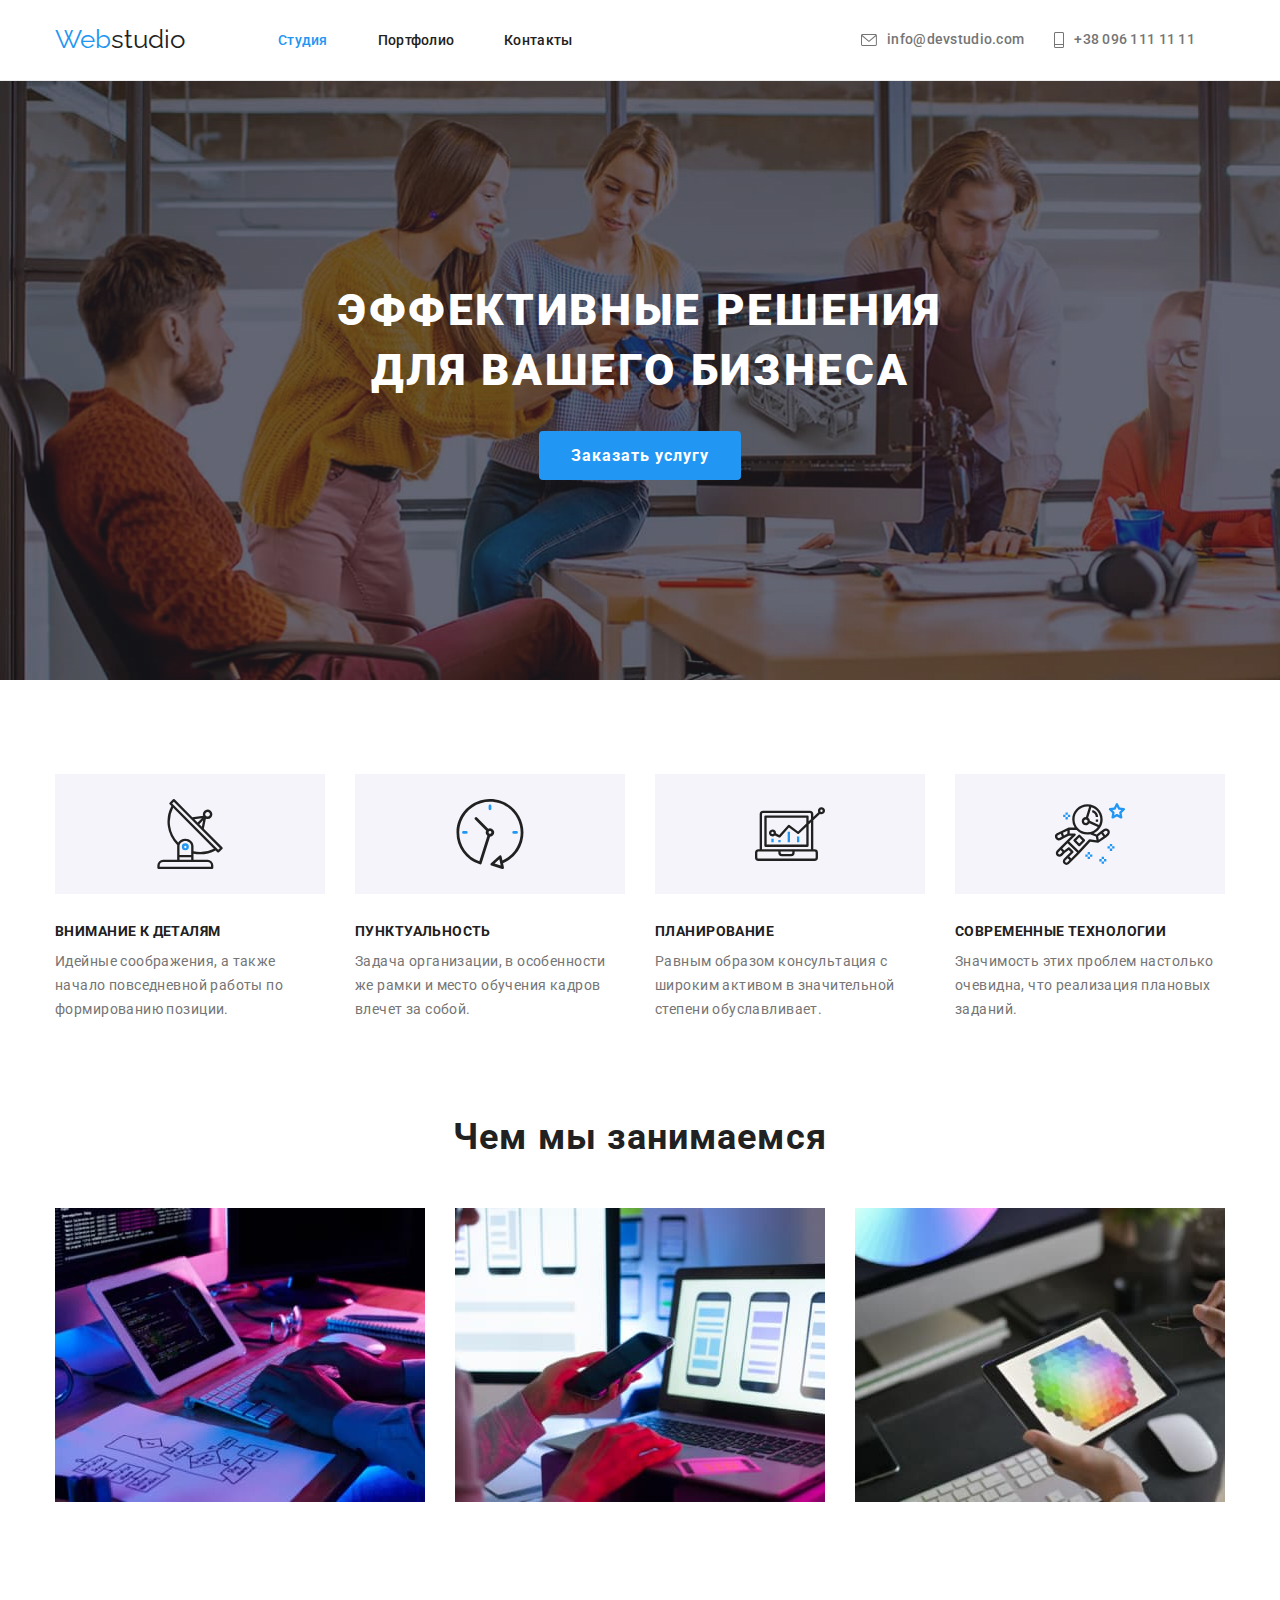
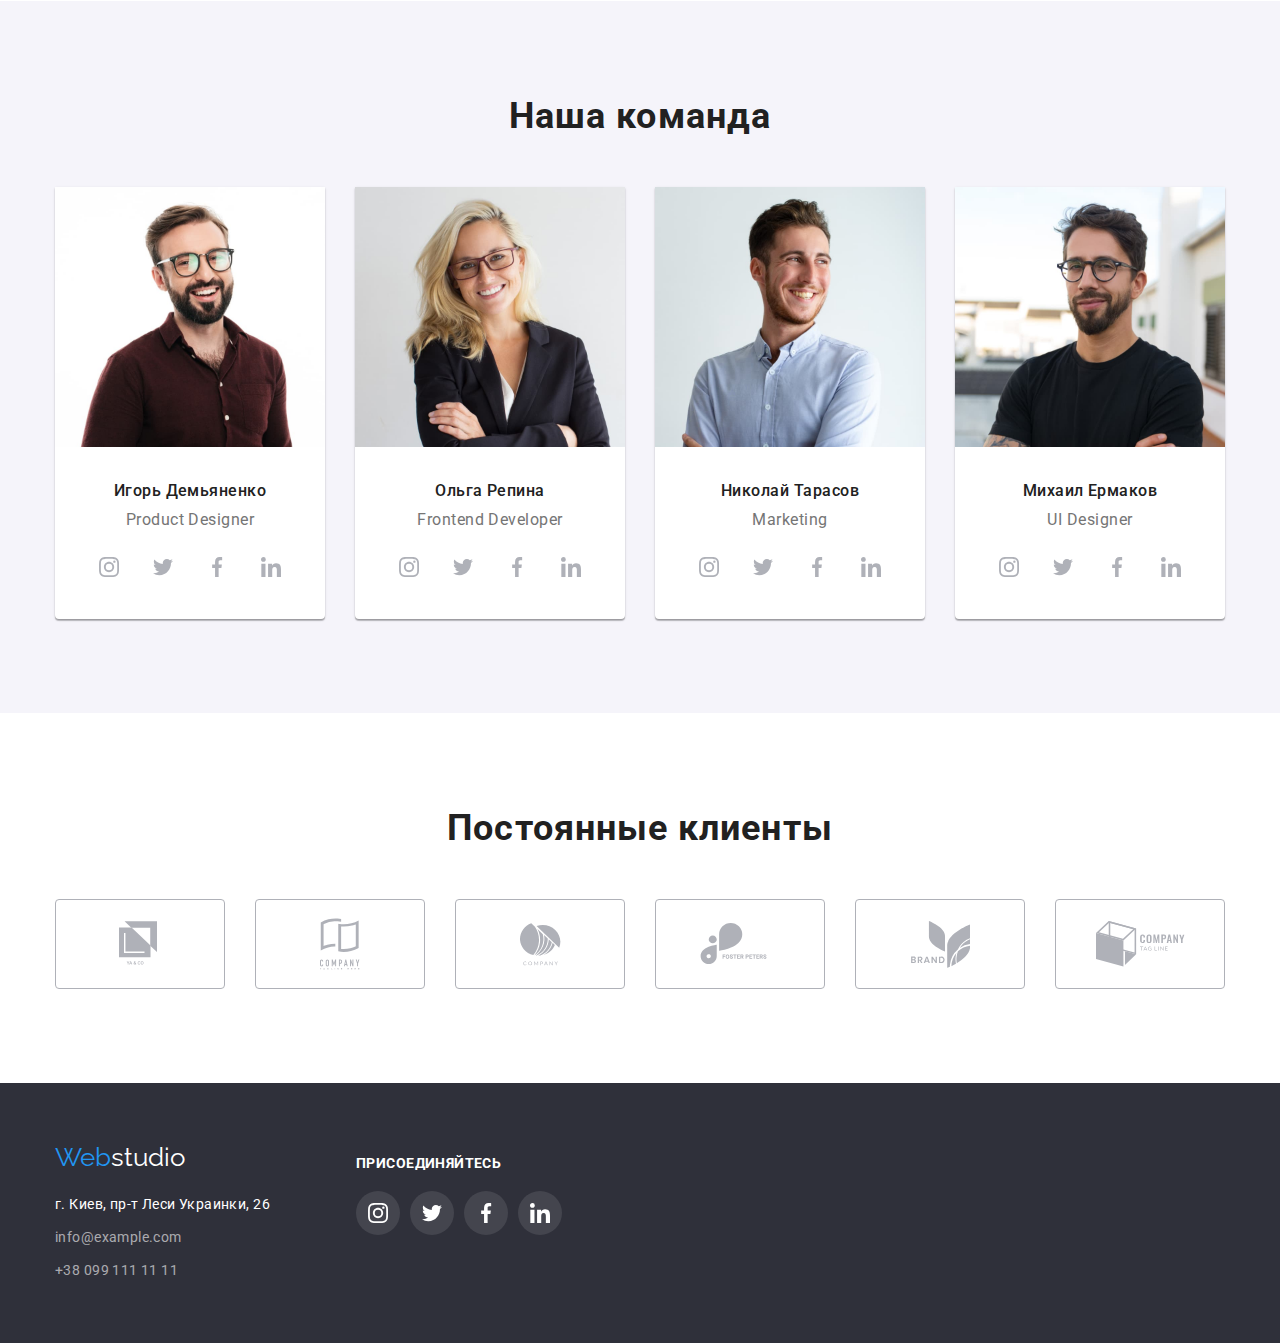
==== index.html @ 764b5c9b "Изначальное состояние" ====
<!DOCTYPE html>
<html lang="ru">
  <!-- Ветка для учителя -->

  <head>
    <meta charset="UTF-8" />
    <meta name="viewport" content="width=device-width, initial-scale=1.0" />
    <title>Студия</title>
    <!-- <link
      rel="stylesheet"
      href="https://cdnjs.cloudflare.com/ajax/libs/modern-normalize/1.0.0/modern-normalize.min.css"
    /> -->
    <link rel="preconnect" href="https://fonts.gstatic.com" />
    <link
      href="https://fonts.googleapis.com/css2?family=Raleway:wght@700&family=Roboto:wght@400;500;700;900&display=swap"
      rel="stylesheet"
    />
    <link rel="stylesheet" href="./CSS/normalize.css" />
    <link rel="stylesheet" href="./CSS/style.css" />
  </head>

  <body>
    <!--Шапка сайта-->

    <header class="header">
      <div class="container flex header-center">
        <nav class="nav-flex">
          <a lang="en" href="./index.html" class="logo link"
            ><span class="web">Web</span>studio</a
          >
          <ul class="site-nav list">
            <li class="space">
              <a href="./index.html" class="link current">Студия</a>
            </li>
            <li class="space">
              <a href="./portfolio.html" class="link">Портфолио</a>
            </li>
            <li class="space">
              <a href="" class="link">Контакты</a>
            </li>
          </ul>
        </nav>

        <ul class="contacts list">
          <li>
            <a href="mailto:info@devstudio.com" class="link"
              ><svg class="icon-contacts" width="16" height="12">
                <use href="./images/svg/sprite.svg#icon-envelope"></use>
              </svg>
              info@devstudio.com</a
            >
          </li>
          <li>
            <a href="tel:+380961111111" class="link"
              ><svg class="icon-contacts" width="10" height="16">
                <use href="./images/svg/sprite.svg#icon-phone"></use>
              </svg>
              +38 096 111 11 11</a
            >
          </li>
        </ul>
      </div>
    </header>
    <!--Основной уникальный контент-->
    <main>
      <section class="banner">
        <div class="banner-center">
          <h1 class="tagline">Эффективные решения для вашего бизнеса</h1>
          <a href="" class="order link">Заказать услугу</a>
        </div>
      </section>

      <!--Наши преимущества-->
      <section class="container section-padding">
        <h2 hidden>Наши преимущества</h2>
        <ul class="advantages list flex">
          <li class="flex-advantages">
            <div class="advantages-div">
              <svg class="advantages-svg">
                <use
                  href="./images/svg/sprite.svg#icon-advantages-antenna"
                ></use>
              </svg>
            </div>
            <h3 class="advantages-about">Внимание к деталям</h3>
            <p class="desc">
              Идейные соображения, а также начало повседневной работы по
              формированию позиции.
            </p>
          </li>
          <li class="flex-advantages">
            <div class="advantages-div">
              <svg class="advantages-svg">
                <use href="./images/svg/sprite.svg#icon-advantages-clock"></use>
              </svg>
            </div>
            <h3 class="advantages-about">Пунктуальность</h3>
            <p class="desc">
              Задача организации, в особенности же рамки и место обучения кадров
              влечет за собой.
            </p>
          </li>
          <li class="flex-advantages">
            <div class="advantages-div">
              <svg class="advantages-svg">
                <use
                  href="./images/svg/sprite.svg#icon-advantages-diagram"
                ></use>
              </svg>
            </div>
            <h3 class="advantages-about">Планирование</h3>
            <p class="desc">
              Равным образом консультация с широким активом в значительной
              степени обуславливает.
            </p>
          </li>
          <li class="flex-advantages">
            <div class="advantages-div">
              <svg class="advantages-svg">
                <use
                  href="./images/svg/sprite.svg#icon-advantages-astronaut"
                ></use>
              </svg>
            </div>
            <h3 class="advantages-about">Современные технологии</h3>
            <p class="desc">
              Значимость этих проблем настолько очевидна, что реализация
              плановых заданий.
            </p>
          </li>
        </ul>
      </section>
      <!--Чем мы занимаемся-->
      <section class="container section-whatwedo">
        <h2 class="heading">Чем мы занимаемся</h2>
        <ul class="list flex">
          <li>
            <a href=""
              ><img
                src="./images/keyboards.jpg"
                alt="Печатает на клавиатуре"
                width="370"
            /></a>
          </li>
          <li>
            <a href=""
              ><img
                src="./images/lookatthephone.jpg"
                alt="Смотрит на телефон и на экран"
                width="370"
            /></a>
          </li>
          <li>
            <a href=""
              ><img
                src="./images/lookatthepalette.jpg"
                alt="Смотрит на цветовую палитру"
                width="370"
            /></a>
          </li>
        </ul>
      </section>
      <!--Наши специалисты-->
      <section class="ourteam section-padding">
        <div class="container">
          <h2 class="heading">Наша команда</h2>
          <ul class="list flex">
            <li class="ourteam-back">
              <a href=""
                ><img
                  src="./images/our-team/igor.jpg"
                  alt="фото Игоря Демьяненко"
                  width="270"
              /></a>
              <h3 class="heading-team">Игорь Демьяненко</h3>
              <p class="desc">Product Designer</p>
              <ul class="flex list icon-ul">
                <li class="icon-list">
                  <a class="icon-social-list" href="" alt="Иконка Инстаграм">
                    <svg class="icon-social">
                      <use href="./images/svg/sprite.svg#icon-instagram"></use>
                    </svg>
                  </a>
                </li>
                <li>
                  <a class="icon-social-list" href="" alt="Иконка Твиттер">
                    <svg class="icon-social">
                      <use href="./images/svg/sprite.svg#icon-twitter"></use>
                    </svg>
                  </a>
                </li>
                <li>
                  <a class="icon-social-list" href="" alt="Иконка Фейсбук">
                    <svg class="icon-social">
                      <use href="./images/svg/sprite.svg#icon-facebook"></use>
                    </svg>
                  </a>
                </li>
                <li>
                  <a class="icon-social-list" href="" alt="Иконка Линкедин">
                    <svg class="icon-social">
                      <use href="./images/svg/sprite.svg#icon-linkedin"></use>
                    </svg>
                  </a>
                </li>
              </ul>
            </li>
            <li class="ourteam-back">
              <a href=""
                ><img
                  src="./images/our-team/olga.jpg"
                  alt="фото Ольги Репиной"
                  width="270"
              /></a>
              <h3 class="heading-team">Ольга Репина</h3>
              <p class="desc">Frontend Developer</p>
              <ul class="flex list icon-ul">
                <li class="icon-list">
                  <a class="icon-social-list" href="" alt="Иконка Инстаграм">
                    <svg class="icon-social">
                      <use href="./images/svg/sprite.svg#icon-instagram"></use>
                    </svg>
                  </a>
                </li>
                <li>
                  <a class="icon-social-list" href="" alt="Иконка Твиттер">
                    <svg class="icon-social">
                      <use href="./images/svg/sprite.svg#icon-twitter"></use>
                    </svg>
                  </a>
                </li>
                <li>
                  <a class="icon-social-list" href="" alt="Иконка Фейсбук">
                    <svg class="icon-social">
                      <use href="./images/svg/sprite.svg#icon-facebook"></use>
                    </svg>
                  </a>
                </li>
                <li>
                  <a class="icon-social-list" href="" alt="Иконка Линкедин">
                    <svg class="icon-social">
                      <use href="./images/svg/sprite.svg#icon-linkedin"></use>
                    </svg>
                  </a>
                </li>
              </ul>
            </li>
            <li class="ourteam-back">
              <a href=""
                ><img
                  src="./images/our-team/nikolay.jpg"
                  alt="фото Николая Тарасова"
                  width="270"
              /></a>
              <h3 class="heading-team">Николай Тарасов</h3>
              <p class="desc">Marketing</p>
              <ul class="flex list icon-ul">
                <li>
                  <a class="icon-social-list" href="" alt="Иконка Инстаграм">
                    <svg class="icon-social">
                      <use href="./images/svg/sprite.svg#icon-instagram"></use>
                    </svg>
                  </a>
                </li>
                <li>
                  <a class="icon-social-list" href="" alt="Иконка Твиттер">
                    <svg class="icon-social">
                      <use href="./images/svg/sprite.svg#icon-twitter"></use>
                    </svg>
                  </a>
                </li>
                <li>
                  <a class="icon-social-list" href="" alt="Иконка Фейсбук">
                    <svg class="icon-social">
                      <use href="./images/svg/sprite.svg#icon-facebook"></use>
                    </svg>
                  </a>
                </li>
                <li>
                  <a class="icon-social-list" href="" alt="Иконка Линкедин">
                    <svg class="icon-social">
                      <use href="./images/svg/sprite.svg#icon-linkedin"></use>
                    </svg>
                  </a>
                </li>
              </ul>
            </li>
            <li class="ourteam-back">
              <a href=""
                ><img
                  src="./images/our-team/mickael.jpg"
                  alt="фото Михаила Ермакова"
                  width="270"
              /></a>
              <h3 class="heading-team">Михаил Ермаков</h3>
              <p class="desc">UI Designer</p>
              <ul class="flex list icon-ul">
                <li class="icon-list">
                  <a class="icon-social-list" href="" alt="Иконка Инстаграм">
                    <svg class="icon-social">
                      <use href="./images/svg/sprite.svg#icon-instagram"></use>
                    </svg>
                  </a>
                </li>
                <li>
                  <a class="icon-social-list" href="" alt="Иконка Твиттер">
                    <svg class="icon-social">
                      <use href="./images/svg/sprite.svg#icon-twitter"></use>
                    </svg>
                  </a>
                </li>
                <li>
                  <a class="icon-social-list" href="" alt="Иконка Фейсбук">
                    <svg class="icon-social">
                      <use href="./images/svg/sprite.svg#icon-facebook"></use>
                    </svg>
                  </a>
                </li>
                <li>
                  <a class="icon-social-list" href="" alt="Иконка Линкедин">
                    <svg class="icon-social">
                      <use href="./images/svg/sprite.svg#icon-linkedin"></use>
                    </svg>
                  </a>
                </li>
              </ul>
            </li>
          </ul>
        </div>
      </section>
      <!-- Постоянные клиенты -->
      <section class="section-padding">
        <div class="container">
          <h2 class="heading">Постоянные клиенты</h2>
          <ul class="list flex">
            <li>
              <a class="logo-container" href="">
                <svg class="icon-logo" width="42px" height="49px">
                  <use href="./images/svg/sprite.svg#icon-logo-one"></use>
                </svg>
              </a>
            </li>
            <li>
              <a class="logo-container" href="">
                <svg class="icon-logo" width="40px" height="52px">
                  <use href="./images/svg/sprite.svg#icon-logo-two"></use>
                </svg>
              </a>
            </li>

            <li>
              <a class="logo-container" href="">
                <svg class="icon-logo" width="41px" height="43px">
                  <use href="./images/svg/sprite.svg#icon-logo-three"></use>
                </svg>
              </a>
            </li>
            <li>
              <a class="logo-container" href="">
                <svg class="icon-logo" width="80px" height="42px">
                  <use href="./images/svg/sprite.svg#icon-logo-four"></use>
                </svg>
              </a>
            </li>
            <li>
              <a class="logo-container" href="">
                <svg class="icon-logo" width="59px" height="47px">
                  <use href="./images/svg/sprite.svg#icon-logo-five"></use>
                </svg>
              </a>
            </li>
            <li>
              <a class="logo-container" href="">
                <svg class="icon-logo" width="89px" height="46px">
                  <use href="./images/svg/sprite.svg#icon-logo-six"></use>
                </svg>
              </a>
            </li>
          </ul>
        </div>
      </section>
    </main>
    <footer class="footer">
      <div class="container footer-flex">
        <div>
          <a lang="en" href="./index.html" class="logo link"
            ><span class="web">Web</span>studio</a
          >
          <address class="address">
            г. Киев, пр-т Леси Украинки, 26
            <a href="mailto:info@example.com" class="link">info@example.com</a>
            <a href="tel:+380991111111" class="link">+38 099 111 11 11</a>
          </address>
        </div>
        <div class="footer-margin">
          <p class="footer-p">присоединяйтесь</p>
          <ul class="flex list">
            <li class="footer-space-icon">
              <a class="icon-footer-list" href="" alt="Иконка Инстаграм">
                <svg class="icon-social">
                  <use href="./images/svg/sprite.svg#icon-instagram"></use>
                </svg>
              </a>
            </li>
            <li class="footer-space-icon">
              <a class="icon-footer-list" href="" alt="Иконка Твиттер">
                <svg class="icon-social">
                  <use href="./images/svg/sprite.svg#icon-twitter"></use>
                </svg>
              </a>
            </li>
            <li class="footer-space-icon">
              <a class="icon-footer-list" href="" alt="Иконка Фейсбук">
                <svg class="icon-social">
                  <use href="./images/svg/sprite.svg#icon-facebook"></use>
                </svg>
              </a>
            </li>
            <li class="footer-space-icon">
              <a class="icon-footer-list" href="" alt="Иконка Линкедин">
                <svg class="icon-social">
                  <use href="./images/svg/sprite.svg#icon-linkedin"></use>
                </svg>
              </a>
            </li>
          </ul>
        </div>
      </div>
    </footer>
  </body>
</html>
---- CSS/style.css ----
/* цвет текста
черный основной #212121
белый #FFFFFF
бледносерый добавочный #757575 
акцентный голубой для текста и оформления #2196F3 
цвета баннера и футера #2F303A
для кнопок и секции светло серый #F5F4FA */
/* нормалайз не дает нужного эффеккта по этому использую это html {
  box-sizing: border-box;
}
*,
*::before,
*::after {
  box-sizing: inherit;
} */

/* About all document */
html {
  box-sizing: border-box;
}
* {
  box-sizing: inherit;
  padding-inline-start: 0px;
}

:root {
  --accent-color: #2196f3;
  --main-color: #212121;
  --second-color: #757575;
  --clean-color: #ffffff;
  --dark-background: #2f303a;
  --light-background: #f5f4fa;
  --border-header: #ececec;
  --border-gallery: #eeeeee;
  --footer-link: rgba(255, 255, 255, 0.6);
  --drop-shadow: drop-shadow(0px 4px 4px rgba(0, 0, 0, 0.25));
  --icon-gray: #afb1b8;
  --ourteam-shadow: 0px 1px 3px rgba(0, 0, 0, 0.12),
    0px 1px 1px rgba(0, 0, 0, 0.14), 0px 2px 1px rgba(0, 0, 0, 0.2);
  --footer-icons: rgba(255, 255, 255, 0.1);
}

body {
  background-color: var(--clean-color);
  color: var(--main-color);
  font-family: 'Roboto', sans-serif;
  font-style: normal;
  font-weight: normal;
}

/* ширина общего контента */
.container {
  margin-left: auto;
  margin-right: auto;
  width: 1200px;
  padding-left: 15px;
  padding-right: 15px;
}
.flex {
  display: flex;
  justify-content: space-between;
}

.wrap {
  flex-wrap: wrap;
}
.web {
  color: var(--accent-color);
}

.list {
  list-style: none;
  margin: 0px;
}

/* Header */
.header {
  padding: 25px 0px;
  border-bottom: 1px solid var(--border-header);
}

.header-center {
  align-items: center;
}

.logo {
  color: var(--main-color);
  font-family: 'Raleway', sans-serif;
  font-size: 26px;
}

.contacts .link,
.contacts .link:visited {
  color: var(--second-color);
  font-weight: 500;
  font-size: 14px;
  line-height: 1.14;
  letter-spacing: 0.02em;
  margin-right: 30px;
  display: flex;
  align-items: center;
}
.contacts:last-child {
  margin-right: 0;
}
.icon-contacts {
  margin-right: 10px;
}

.space:not(:last-child) {
  margin-right: 50px;
}

.contacts {
  display: flex;
}

.nav-flex {
  display: flex;
  align-items: center;
}

.site-nav {
  margin-left: 93px;
  display: flex;
}

.site-nav .link,
.site-nav .link:visited {
  color: var(--main-color);
  font-weight: 500;
  font-size: 14px;
  line-height: 1.14;
  letter-spacing: 0.02em;
}

.site-nav .link:hover,
.site-nav .link:focus,
.contacts .link:hover,
.contacts .link:focus {
  color: var(--accent-color);
}

.site-nav .link.current {
  color: var(--accent-color);
}

/* section banner */
.tagline {
  font-weight: 900;
  font-size: 44px;
  line-height: 1.36;
  text-align: center;
  letter-spacing: 0.06em;
  text-transform: uppercase;
  color: var(--clean-color);
  width: 696px;
  margin: 0 auto;
}

.banner-center {
  text-align: center;
}

.banner {
  padding: 200px 0px;
  background-color: var(--dark-background);
  background-image: linear-gradient(
      to top,
      rgba(47, 48, 58, 0.4),
      rgba(47, 48, 58, 0.4)
    ),
    url(../images/bg-our-office.jpg);
  background-size: cover;
}

.order {
  color: var(--clean-color);
  background-color: var(--accent-color);
  font-weight: bold;
  font-size: 16px;
  line-height: 1.87;
  text-align: center;
  letter-spacing: 0.06em;
  display: inline-block;
  border-radius: 4px;
  padding: 10px 32px;
  margin-top: 30px;
  box-shadow: var(--drop-shadow);
}

/* most sections */
.section-padding {
  padding: 94px 15px;
}

/* section our advantages */
.advantages .advantages-about {
  font-weight: bold;
  font-size: 14px;
  line-height: 1.14;
  letter-spacing: 0.03em;
  text-transform: uppercase;
  margin: 0px 0px 10px 0px;
}

.advantages .desc {
  font-size: 14px;
  line-height: 1.71;
  letter-spacing: 0.03em;
  margin: 0px;
}

.flex-advantages {
  width: 270px;
}

.advantages-div {
  display: flex;
  background-color: var(--light-background);
  height: 120px;
  margin-bottom: 30px;
  align-items: center;
  justify-content: center;
}
.advantages-svg {
  width: 70px;
  height: 70px;
}
/* section what we do */
.section-whatwedo {
  padding-bottom: 94px;
}

/* section our team */
.ourteam {
  background-color: var(--light-background);
}

.ourteam .heading-team {
  font-weight: 500;
  font-size: 16px;
  line-height: 1.19;
  text-align: center;
  letter-spacing: 0.03em;
  margin: 30px 0px 10px 0px;
}

.ourteam .desc {
  font-size: 16px;
  line-height: 1.19;
  text-align: center;
  letter-spacing: 0.03em;
  margin: 0px 0px 16px 0px;
}

.ourteam-back {
  background-color: var(--clean-color);
  width: 270px;
  /* в макете стоит три тени - это немного странно - они действуют одновременно?зачем так? */
  box-shadow: var(--ourteam-shadow);
  border-radius: 0px 0px 4px 4px;
  cursor: pointer;
}

.ourteam-back:hover,
.ourteam-back:focus {
  filter: var(--drop-shadow);
}

.icon-ul {
  padding: 0 32px 30px 32px;
}

.icon-social-list {
  width: 44px;
  height: 44px;
  display: flex;
  justify-content: center;
  align-items: center;
  fill: var(--icon-gray);
}

.icon-social-list:hover,
.icon-social-list:focus {
  border-radius: 50%;
  background-color: var(--accent-color);
  fill: var(--clean-color);
}
.icon-social {
  width: 20px;
  height: 20px;
}
/* other */
.heading {
  font-weight: bold;
  font-size: 36px;
  line-height: 1.17;
  text-align: center;
  letter-spacing: 0.03em;
  margin: 0px 0px 50px 0px;
}

.desc {
  color: var(--second-color);
}

.link {
  text-decoration: none;
}

/* section gallery */
.gallery {
  padding-bottom: 64px;
}
.flex-gallery {
  display: flex;
}
.gallery .heading-gallery {
  font-weight: bold;
  font-size: 18px;
  line-height: 2;
  letter-spacing: 0.06em;
  padding: 20px 24px 4px 24px;
  margin: 0px;
}

.gallery .desc {
  font-size: 16px;
  line-height: 1.88;
  letter-spacing: 0.03em;
  padding: 0px 24px;
  padding-bottom: 20px;
  margin: 0px;
}

.gallery-back {
  width: 370px;
  margin-bottom: 30px;
  margin-right: 30px;
  cursor: pointer;
}

.gallery-back:hover,
.gallery-back:focus {
  background-color: var(--clean-color);
  filter: var(--drop-shadow);
}
.gallery-back:nth-child(3n) {
  margin-right: 0px;
}
.bordering {
  border-bottom: 1px solid var(--border-gallery);
  border-right: 1px solid var(--border-gallery);
  border-left: 1px solid var(--border-gallery);
}
.img-gallery {
  display: block;
}
/* buttons */
.button {
  color: var(--main-color);
  background-color: var(--light-background);
  font-weight: 500;
  font-size: 16px;
  line-height: 1.62;
  text-align: center;
  letter-spacing: 0.03em;

  display: inline-block;
  padding: 6px 22px;
  border-radius: 4px;
  border: none;
  margin-bottom: 50px;
  cursor: pointer;
}

.button:hover,
.button:focus {
  color: var(--clean-color);
  background-color: var(--accent-color);
  filter: var(--drop-shadow);
}

.flex-button {
  display: flex;
  justify-content: center;
}

.space-button:not(:last-child) {
  margin-right: 8px;
}
/* section our clients */
.logo-container {
  display: flex;
  align-items: center;
  justify-content: center;
  width: 170px;
  height: 90px;
  border: 1px solid var(--icon-gray);
  border-radius: 4px;
  fill: var(--icon-gray);
}
.logo-container:hover,
.logo-container:focus {
  fill: var(--accent-color);
  border-color: var(--accent-color);
}
/* footer */
.footer {
  background-color: var(--dark-background);
  padding: 60px 0px;
}

.footer .link {
  color: var(--clean-color);
}

.address {
  color: var(--clean-color);
  font-style: normal;
  font-weight: normal;
  font-size: 14px;
  line-height: 1.71;
  letter-spacing: 0.03em;
  width: 231px;
  margin-top: 20px;
}

.address .link,
.address .link:visited {
  color: var(--footer-link);
  display: inline-block;
  margin-top: 9px;
}
.icon-footer-list {
  width: 44px;
  height: 44px;
  display: flex;
  justify-content: center;
  align-items: center;
  fill: var(--clean-color);
  background-color: var(--footer-icons);
  border-radius: 50%;
}
.icon-footer-list:hover,
.icon-footer-list:focus {
  background-color: var(--accent-color);
}
.footer-p {
  font-family: Roboto, sans-serif;
  font-style: normal;
  font-weight: bold;
  font-size: 14px;
  line-height: 16px;
  letter-spacing: 0.03em;
  text-transform: uppercase;
  color: var(--clean-color);
  margin-bottom: 20px;
  margin-top: 12px;
}

.footer-space-icon {
  margin-right: 10px;
}

.footer-space-icon:last-child {
  margin-right: 0;
}
.footer-flex {
  display: flex;
}
.footer-margin {
  margin-left: 70px;
}
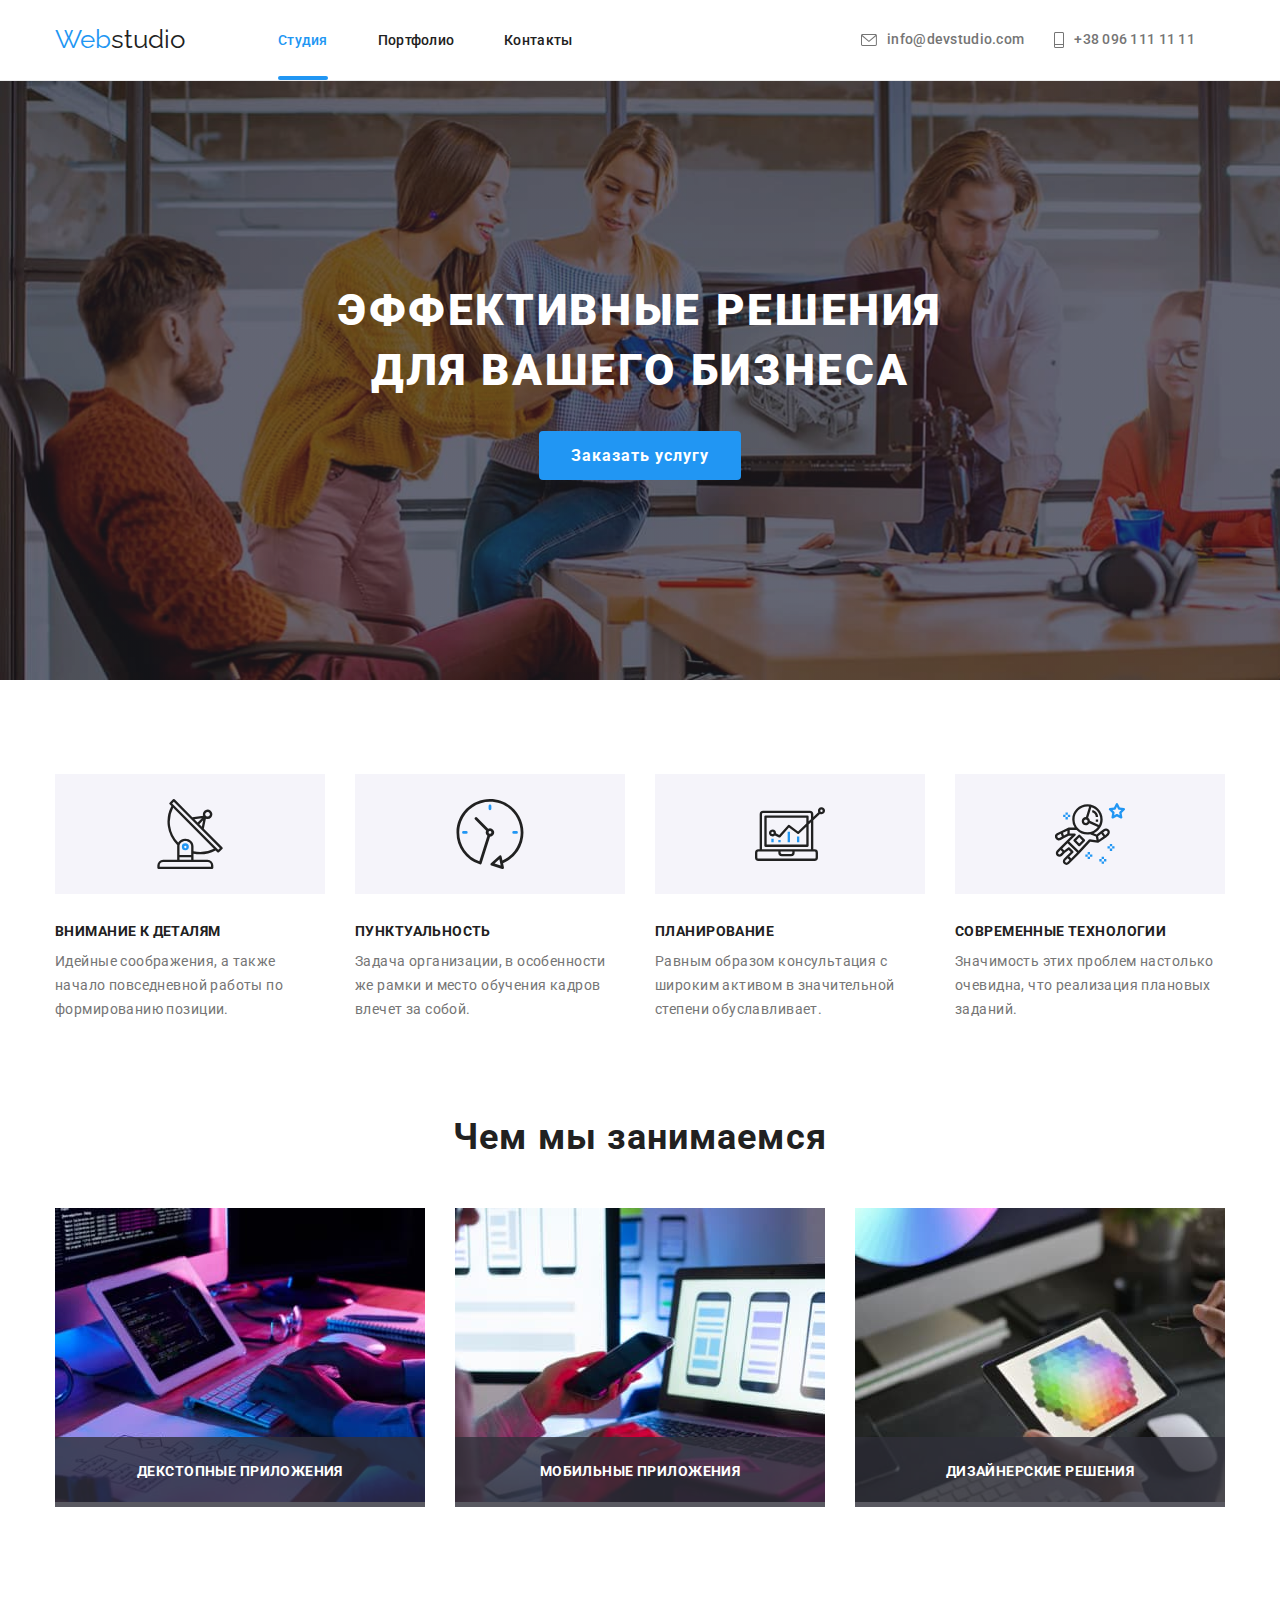
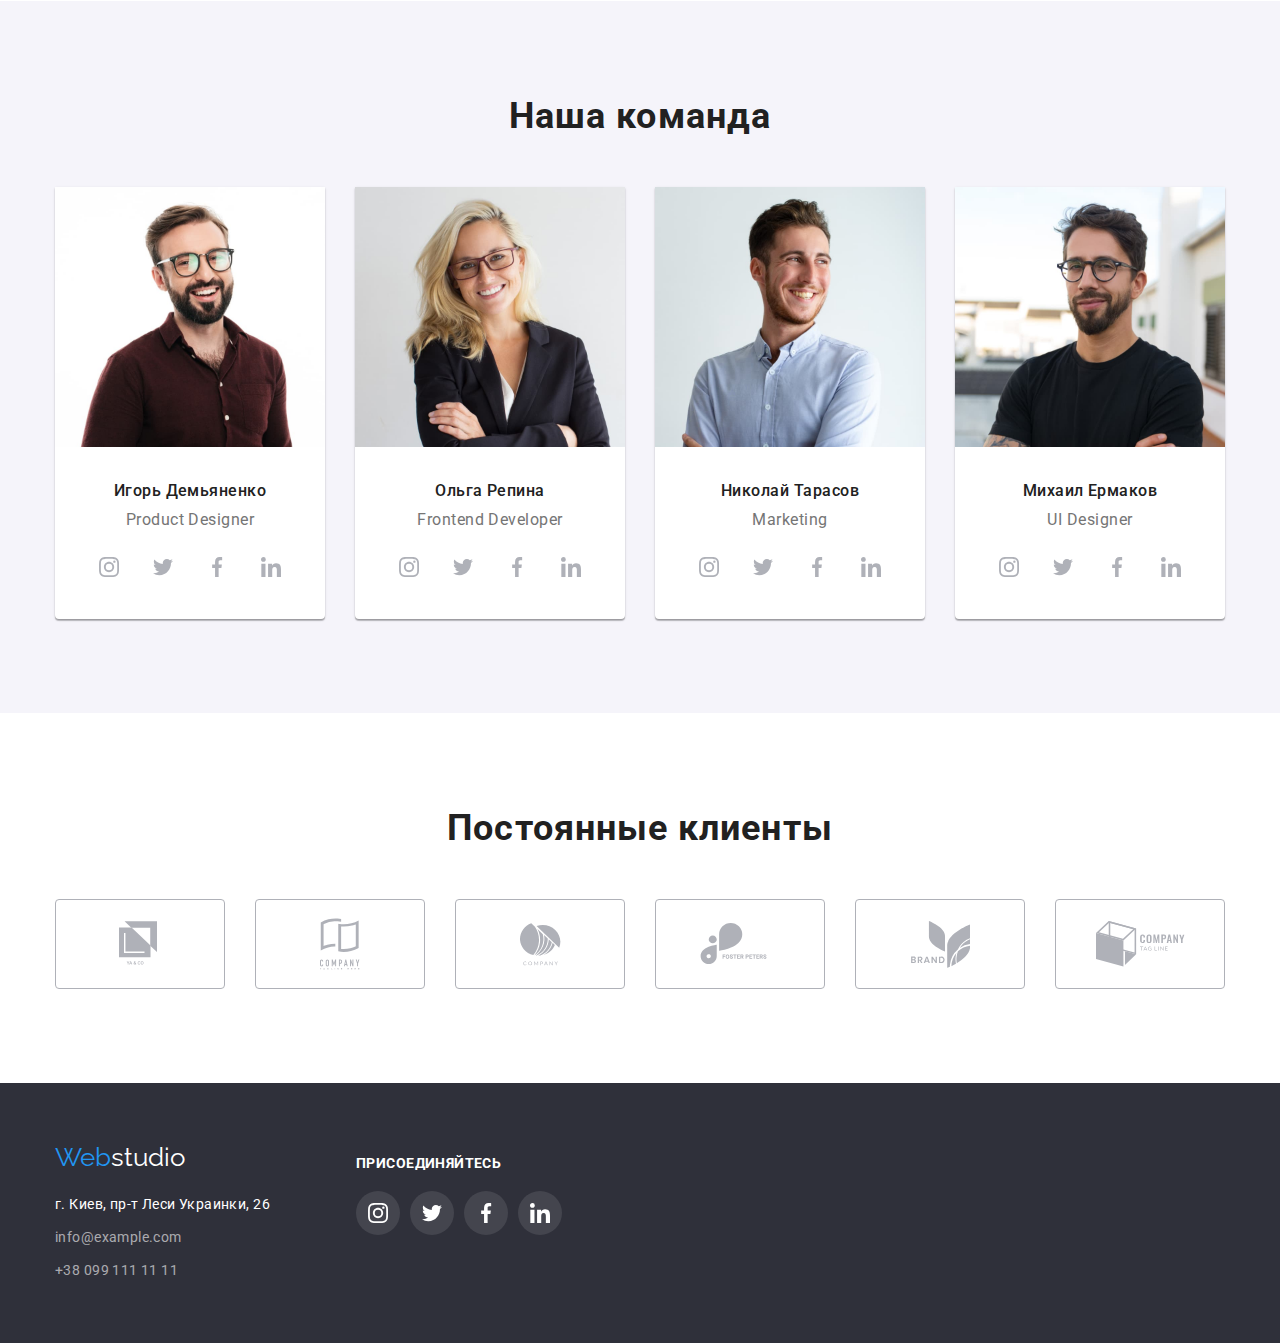
==== commit f5e13100: "Все. кроме анимашки модалки" ====
--- a/index.html
+++ b/index.html
@@ -29,8 +29,9 @@
             ><span class="web">Web</span>studio</a
           >
           <ul class="site-nav list">
-            <li class="space">
+            <li class="space link-push-line">
               <a href="./index.html" class="link current">Студия</a>
+              <div class="link-bottom-line"></div>
             </li>
             <li class="space">
               <a href="./portfolio.html" class="link">Портфолио</a>
@@ -66,7 +67,7 @@
       <section class="banner">
         <div class="banner-center">
           <h1 class="tagline">Эффективные решения для вашего бизнеса</h1>
-          <a href="" class="order link">Заказать услугу</a>
+          <a href="#" class="order link" data-modal-open>Заказать услугу</a>
         </div>
       </section>
 
@@ -134,29 +135,32 @@
       <section class="container section-whatwedo">
         <h2 class="heading">Чем мы занимаемся</h2>
         <ul class="list flex">
-          <li>
+          <li class="whatwedo-list">
             <a href=""
               ><img
                 src="./images/keyboards.jpg"
                 alt="Печатает на клавиатуре"
                 width="370"
             /></a>
-          </li>
-          <li>
+            <div class="whatwedo-name">Декстопные приложения</div>
+          </li>
+          <li class="whatwedo-list">
             <a href=""
               ><img
                 src="./images/lookatthephone.jpg"
                 alt="Смотрит на телефон и на экран"
                 width="370"
             /></a>
-          </li>
-          <li>
+            <div class="whatwedo-name">Мобильные приложения</div>
+          </li>
+          <li class="whatwedo-list">
             <a href=""
               ><img
                 src="./images/lookatthepalette.jpg"
                 alt="Смотрит на цветовую палитру"
                 width="370"
             /></a>
+            <div class="whatwedo-name">Дизайнерские решения</div>
           </li>
         </ul>
       </section>
@@ -427,5 +431,13 @@
         </div>
       </div>
     </footer>
+    <div class="backdrop is-hidden" data-modal>
+      <div class="modal">
+        <button class="modal-close-button" data-modal-close>
+          <img src="./images/close.png" alt="X" class="png-close-button" />
+        </button>
+      </div>
+    </div>
+    <script src="./js/modal.js"></script>
   </body>
 </html>
--- a/CSS/style.css
+++ b/CSS/style.css
@@ -38,6 +38,11 @@
   --ourteam-shadow: 0px 1px 3px rgba(0, 0, 0, 0.12),
     0px 1px 1px rgba(0, 0, 0, 0.14), 0px 2px 1px rgba(0, 0, 0, 0.2);
   --footer-icons: rgba(255, 255, 255, 0.1);
+  --modal-shadow: 0px 1px 3px rgba(0, 0, 0, 0.12),
+    0px 1px 1px rgba(0, 0, 0, 0.14), 0px 2px 1px rgba(0, 0, 0, 0.2);
+  --modal-back: rgba(0, 0, 0, 0.2);
+  --whatwedo-overlay: rgba(47, 48, 58, 0.8);
+  --gallery-overlay: rgba(33, 150, 243, 0.9);
 }
 
 body {
@@ -99,6 +104,10 @@
   margin-right: 30px;
   display: flex;
   align-items: center;
+
+  transition-property: color;
+  transition-duration: 250ms;
+  transition-timing-function: cubic-bezier(0.4, 0, 0.2, 1);
 }
 .contacts:last-child {
   margin-right: 0;
@@ -132,6 +141,10 @@
   font-size: 14px;
   line-height: 1.14;
   letter-spacing: 0.02em;
+
+  transition-property: color;
+  transition-duration: 250ms;
+  transition-timing-function: cubic-bezier(0.4, 0, 0.2, 1);
 }
 
 .site-nav .link:hover,
@@ -143,6 +156,18 @@
 
 .site-nav .link.current {
   color: var(--accent-color);
+}
+/* link hover line */
+.link-push-line {
+  position: relative;
+}
+.link-bottom-line {
+  position: absolute;
+  bottom: -31px;
+  width: 100%;
+  height: 4px;
+  background-color: var(--accent-color);
+  border-radius: 2px;
 }
 
 /* section banner */
@@ -231,7 +256,26 @@
 .section-whatwedo {
   padding-bottom: 94px;
 }
-
+.whatwedo-list {
+  position: relative;
+}
+.whatwedo-name {
+  position: absolute;
+  bottom: 0;
+  width: 100%;
+
+  font-weight: bold;
+  font-size: 14px;
+  line-height: 1.14;
+  letter-spacing: 0.03em;
+
+  text-align: center;
+  text-transform: uppercase;
+  color: var(--clean-color);
+  background: var(--whatwedo-overlay);
+  padding-top: 27px;
+  padding-bottom: 27px;
+}
 /* section our team */
 .ourteam {
   background-color: var(--light-background);
@@ -254,13 +298,18 @@
   margin: 0px 0px 16px 0px;
 }
 
-.ourteam-back {
+.ourteam-back,
+.ourteam-back:visited {
   background-color: var(--clean-color);
   width: 270px;
   /* в макете стоит три тени - это немного странно - они действуют одновременно?зачем так? */
   box-shadow: var(--ourteam-shadow);
   border-radius: 0px 0px 4px 4px;
   cursor: pointer;
+
+  transition-property: filter;
+  transition-duration: 250ms;
+  transition-timing-function: cubic-bezier(0.4, 0, 0.2, 1);
 }
 
 .ourteam-back:hover,
@@ -272,15 +321,20 @@
   padding: 0 32px 30px 32px;
 }
 
-.icon-social-list {
+.icon-social-list,
+.icon-social-list:visited {
   width: 44px;
   height: 44px;
   display: flex;
   justify-content: center;
   align-items: center;
   fill: var(--icon-gray);
-}
-
+  border-radius: 50%;
+
+  transition-property: background-color, fill;
+  transition-duration: 250ms;
+  transition-timing-function: cubic-bezier(0.4, 0, 0.2, 1);
+}
 .icon-social-list:hover,
 .icon-social-list:focus {
   border-radius: 50%;
@@ -334,11 +388,15 @@
   margin: 0px;
 }
 
-.gallery-back {
+.gallery-back,
+.gallery-back:visited {
   width: 370px;
   margin-bottom: 30px;
   margin-right: 30px;
   cursor: pointer;
+  transition-property: background-color, filter;
+  transition-duration: 250ms;
+  transition-timing-function: cubic-bezier(0.4, 0, 0.2, 1);
 }
 
 .gallery-back:hover,
@@ -356,6 +414,32 @@
 }
 .img-gallery {
   display: block;
+}
+/* gallery overlay */
+.main-img-gallery {
+  position: relative;
+  overflow: hidden;
+}
+.overlay-gallery {
+  position: absolute;
+  top: 0;
+  left: 0;
+
+  width: 100%;
+  height: 100%;
+  padding: 63px 24px;
+
+  font-size: 18px;
+  line-height: 1.56;
+  letter-spacing: 0.03em;
+  color: var(--clean-color);
+  background-color: var(--gallery-overlay);
+
+  transform: translateY(294px);
+  transition: transform 250ms linear;
+}
+.main-img-gallery:hover .overlay-gallery {
+  transform: translateY(0px);
 }
 /* buttons */
 .button {
@@ -373,6 +457,11 @@
   border: none;
   margin-bottom: 50px;
   cursor: pointer;
+  outline: none;
+
+  transition-property: color, background-color, filter;
+  transition-duration: 250ms;
+  transition-timing-function: cubic-bezier(0.4, 0, 0.2, 1);
 }
 
 .button:hover,
@@ -391,7 +480,8 @@
   margin-right: 8px;
 }
 /* section our clients */
-.logo-container {
+.logo-container,
+.logo-container:visited {
   display: flex;
   align-items: center;
   justify-content: center;
@@ -400,6 +490,10 @@
   border: 1px solid var(--icon-gray);
   border-radius: 4px;
   fill: var(--icon-gray);
+
+  transition-property: fill, border-color;
+  transition-duration: 250ms;
+  transition-timing-function: cubic-bezier(0.4, 0, 0.2, 1);
 }
 .logo-container:hover,
 .logo-container:focus {
@@ -433,7 +527,8 @@
   display: inline-block;
   margin-top: 9px;
 }
-.icon-footer-list {
+.icon-footer-list,
+.icon-footer-list:visited {
   width: 44px;
   height: 44px;
   display: flex;
@@ -442,6 +537,10 @@
   fill: var(--clean-color);
   background-color: var(--footer-icons);
   border-radius: 50%;
+
+  transition-property: background-color;
+  transition-duration: 250ms;
+  transition-timing-function: cubic-bezier(0.4, 0, 0.2, 1);
 }
 .icon-footer-list:hover,
 .icon-footer-list:focus {
@@ -473,3 +572,45 @@
 .footer-margin {
   margin-left: 70px;
 }
+/* Modal window */
+.backdrop {
+  position: fixed;
+  top: 0;
+  left: 0;
+
+  width: 100%;
+  height: 100%;
+
+  background-color: var(--modal-back);
+
+  opacity: 1;
+}
+.backdrop.is-hidden {
+  opacity: 0;
+  pointer-events: none;
+  visibility: hidden;
+}
+.modal {
+  position: absolute;
+  top: 50%;
+  left: 50%;
+  transform: translate(-50%, -50%);
+
+  width: 528px;
+  height: 581px;
+
+  background-color: var(--clean-color);
+  border-radius: 4px;
+  box-shadow: var(--modal-shadow);
+}
+.modal-close-button {
+  position: absolute;
+  top: 8px;
+  right: 8px;
+
+  border: none;
+  background-color: transparent;
+  box-shadow: none;
+  padding: 0;
+  outline: none;
+}
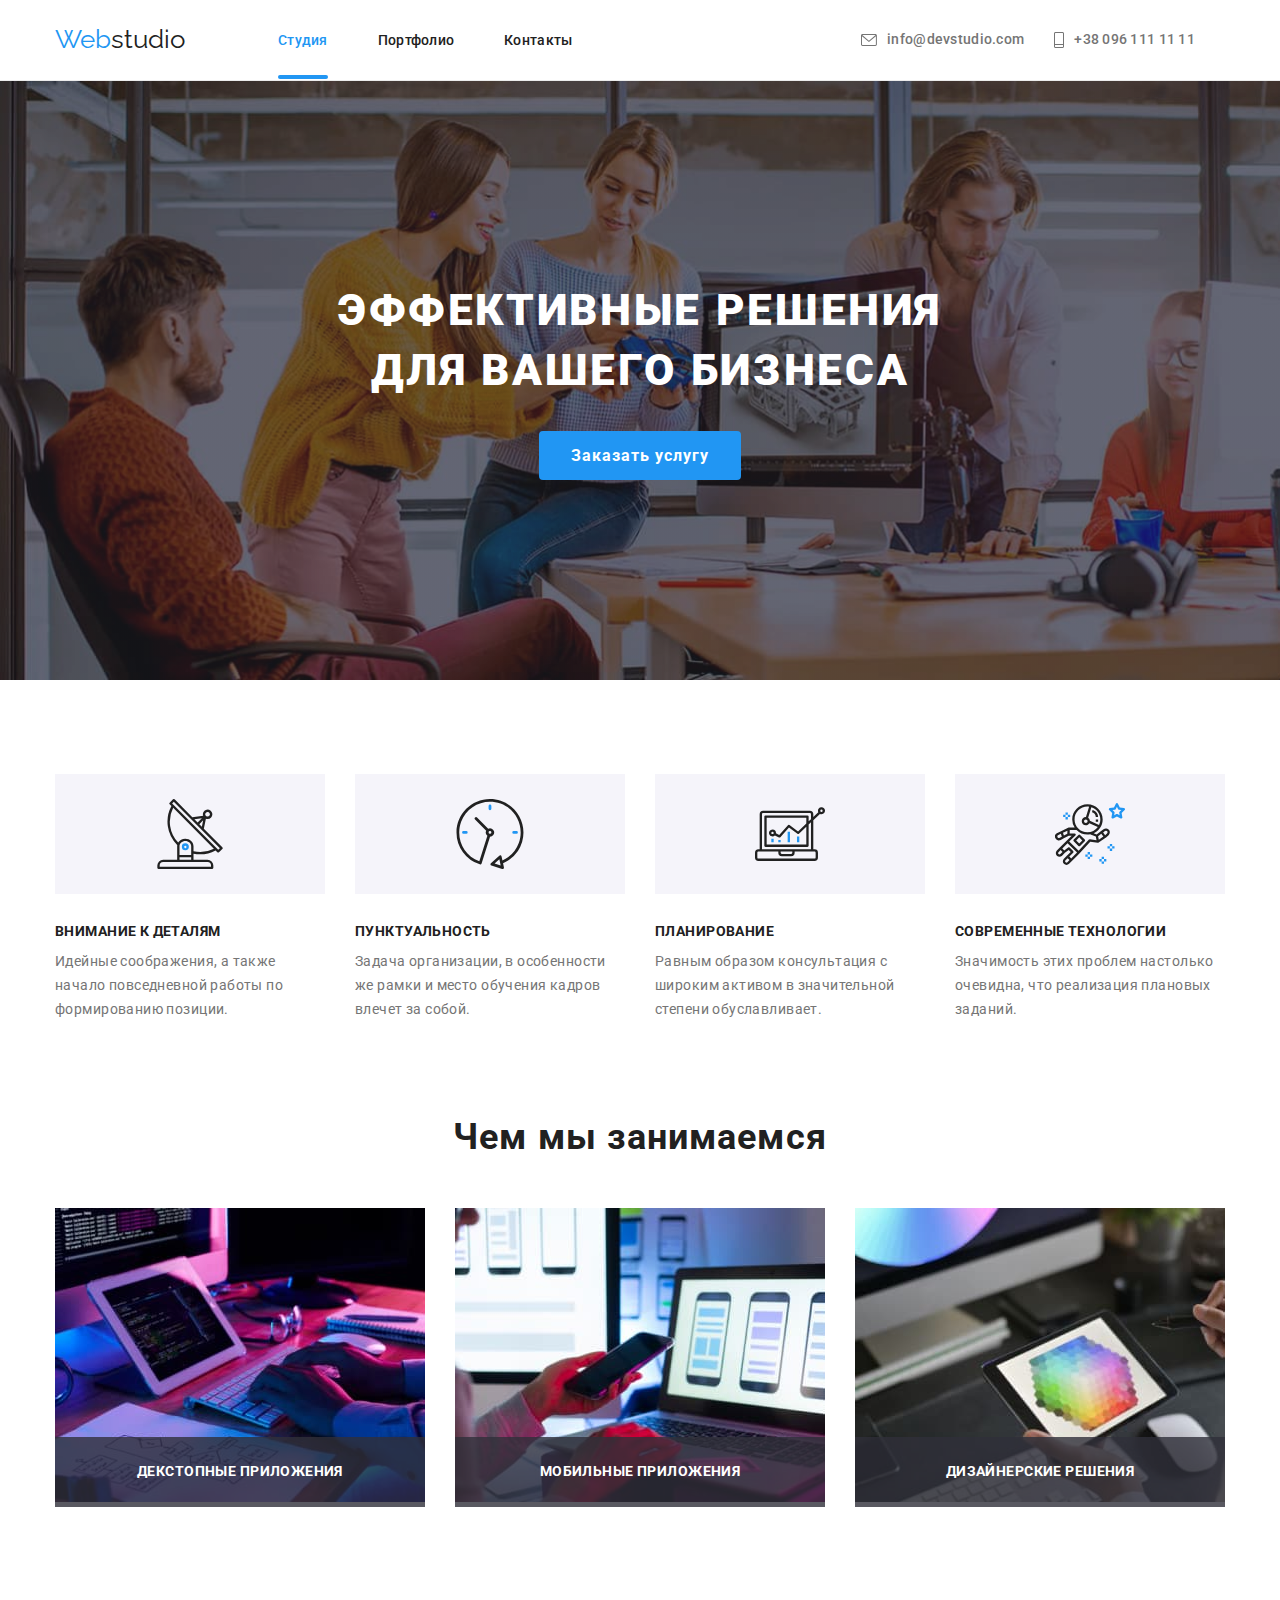
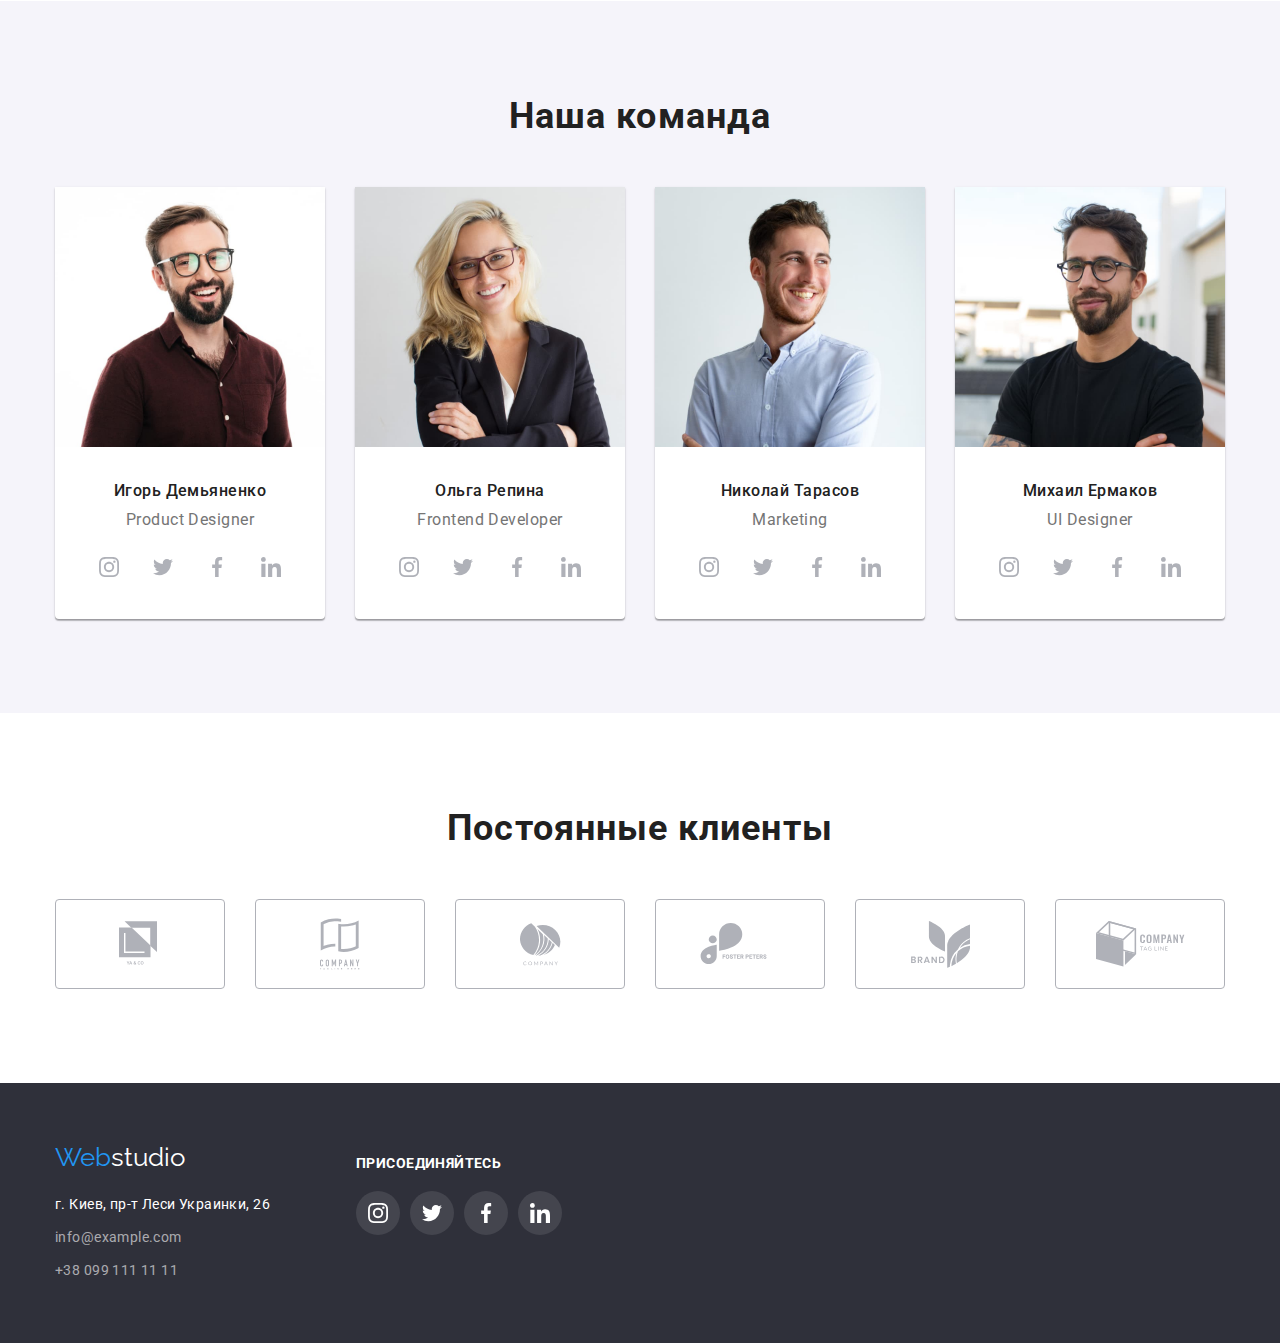
==== commit e5c78076: "Предварительно всё" ====
--- a/index.html
+++ b/index.html
@@ -29,9 +29,10 @@
             ><span class="web">Web</span>studio</a
           >
           <ul class="site-nav list">
-            <li class="space link-push-line">
-              <a href="./index.html" class="link current">Студия</a>
-              <div class="link-bottom-line"></div>
+            <li class="space">
+              <a href="./index.html" class="link current link-push-line"
+                >Студия</a
+              >
             </li>
             <li class="space">
               <a href="./portfolio.html" class="link">Портфолио</a>
--- a/CSS/style.css
+++ b/CSS/style.css
@@ -43,6 +43,8 @@
   --modal-back: rgba(0, 0, 0, 0.2);
   --whatwedo-overlay: rgba(47, 48, 58, 0.8);
   --gallery-overlay: rgba(33, 150, 243, 0.9);
+
+  --timing-function: cubic-bezier(0.4, 0, 0.2, 1);
 }
 
 body {
@@ -107,7 +109,7 @@
 
   transition-property: color;
   transition-duration: 250ms;
-  transition-timing-function: cubic-bezier(0.4, 0, 0.2, 1);
+  transition-timing-function: var(--timing-function);
 }
 .contacts:last-child {
   margin-right: 0;
@@ -144,7 +146,7 @@
 
   transition-property: color;
   transition-duration: 250ms;
-  transition-timing-function: cubic-bezier(0.4, 0, 0.2, 1);
+  transition-timing-function: var(--timing-function);
 }
 
 .site-nav .link:hover,
@@ -157,11 +159,14 @@
 .site-nav .link.current {
   color: var(--accent-color);
 }
+
 /* link hover line */
 .link-push-line {
   position: relative;
 }
-.link-bottom-line {
+
+.link-push-line::before {
+  content: '';
   position: absolute;
   bottom: -31px;
   width: 100%;
@@ -309,7 +314,7 @@
 
   transition-property: filter;
   transition-duration: 250ms;
-  transition-timing-function: cubic-bezier(0.4, 0, 0.2, 1);
+  transition-timing-function: var(--timing-function);
 }
 
 .ourteam-back:hover,
@@ -333,7 +338,7 @@
 
   transition-property: background-color, fill;
   transition-duration: 250ms;
-  transition-timing-function: cubic-bezier(0.4, 0, 0.2, 1);
+  transition-timing-function: var(--timing-function);
 }
 .icon-social-list:hover,
 .icon-social-list:focus {
@@ -396,7 +401,7 @@
   cursor: pointer;
   transition-property: background-color, filter;
   transition-duration: 250ms;
-  transition-timing-function: cubic-bezier(0.4, 0, 0.2, 1);
+  transition-timing-function: var(--timing-function);
 }
 
 .gallery-back:hover,
@@ -435,8 +440,8 @@
   color: var(--clean-color);
   background-color: var(--gallery-overlay);
 
-  transform: translateY(294px);
-  transition: transform 250ms linear;
+  transform: translateY(100%);
+  transition: transform 250ms var(--timing-function);
 }
 .main-img-gallery:hover .overlay-gallery {
   transform: translateY(0px);
@@ -461,7 +466,7 @@
 
   transition-property: color, background-color, filter;
   transition-duration: 250ms;
-  transition-timing-function: cubic-bezier(0.4, 0, 0.2, 1);
+  transition-timing-function: var(--timing-function);
 }
 
 .button:hover,
@@ -493,7 +498,7 @@
 
   transition-property: fill, border-color;
   transition-duration: 250ms;
-  transition-timing-function: cubic-bezier(0.4, 0, 0.2, 1);
+  transition-timing-function: var(--timing-function);
 }
 .logo-container:hover,
 .logo-container:focus {
@@ -540,7 +545,7 @@
 
   transition-property: background-color;
   transition-duration: 250ms;
-  transition-timing-function: cubic-bezier(0.4, 0, 0.2, 1);
+  transition-timing-function: var(--timing-function);
 }
 .icon-footer-list:hover,
 .icon-footer-list:focus {
@@ -584,17 +589,23 @@
   background-color: var(--modal-back);
 
   opacity: 1;
+  transition: opacity 250ms var(--timing-function);
 }
 .backdrop.is-hidden {
   opacity: 0;
   pointer-events: none;
   visibility: hidden;
 }
+.backdrop.is-hidden .modal {
+  transform: translate(-50%, -100%) scale(0.7);
+}
 .modal {
   position: absolute;
   top: 50%;
   left: 50%;
-  transform: translate(-50%, -50%);
+
+  transform: translate(-50%, -50%) scale(1);
+  transition: transform 250ms var(--timing-function);
 
   width: 528px;
   height: 581px;
